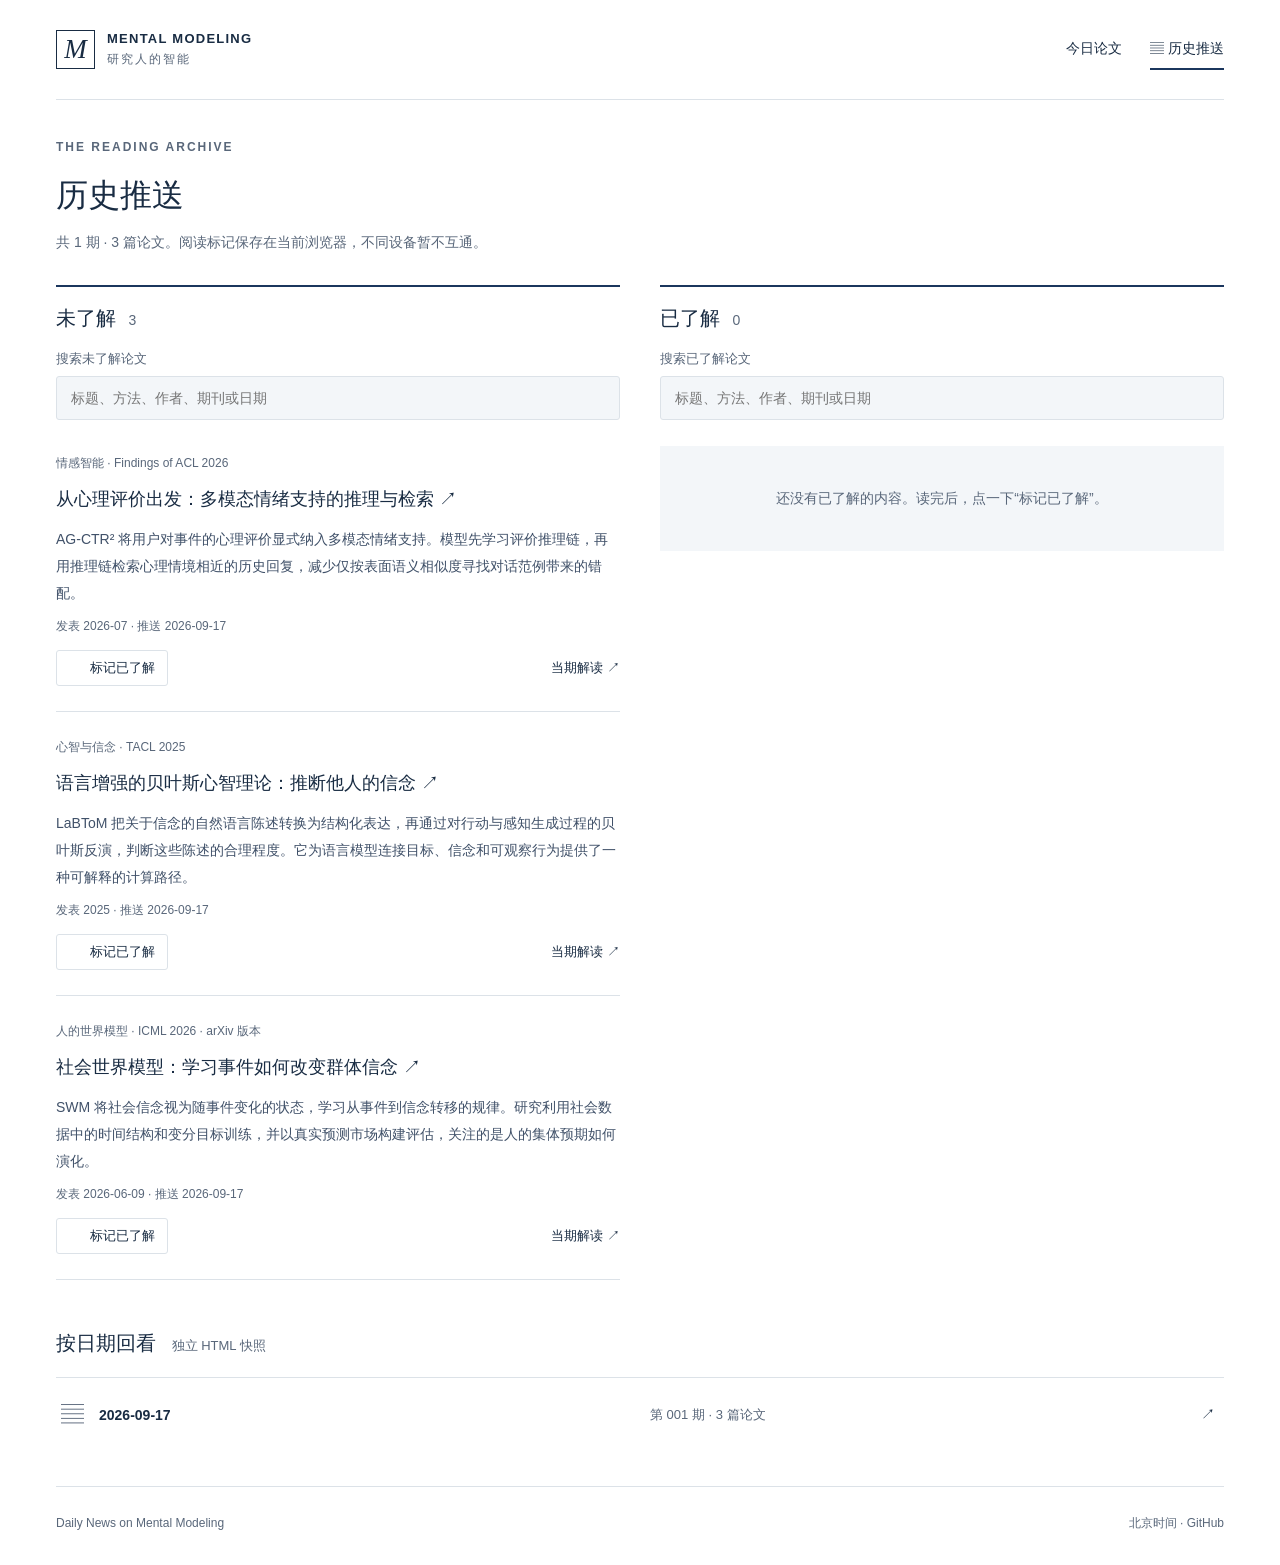
==== site/archive.html @ e48a4216 "Create specialist daily mental modeling research digest" ====
<!doctype html><html lang="zh-CN"><head><meta charset="utf-8"><meta name="viewport" content="width=device-width,initial-scale=1"><meta name="description" content="每日三篇人类心智建模论文，聚焦情感智能、心智理论、意图推断、心理状态与人的世界模型。"><meta name="theme-color" content="#1b365d"><title>历史推送 · Daily News on Mental Modeling</title><link rel="icon" href="data:image/svg+xml,%3Csvg xmlns='http://www.w3.org/2000/svg' viewBox='0 0 40 40'%3E%3Crect width='40' height='40' rx='9' fill='%231b365d'/%3E%3Cpath d='M9 29V11l11 12 11-12v18' fill='none' stroke='white' stroke-width='3'/%3E%3C/svg%3E"><style>@charset "UTF-8";
:root{--ink:#192c43;--blue:#1b365d;--sub:#59677a;--line:#dce2e8;--wash:#f3f6f9;--paper:#fff;--accent:#2552a5;font-family:-apple-system,BlinkMacSystemFont,"Segoe UI","PingFang SC","Microsoft YaHei",sans-serif;color:var(--ink);background:var(--paper);font-size:16px;font-synthesis:none}
*{box-sizing:border-box}body{margin:0}a{color:inherit;text-decoration:none}a:hover{color:var(--accent)}button,input{font:inherit}button,a,input,summary{-webkit-tap-highlight-color:transparent}button,summary{cursor:pointer}a:focus-visible,button:focus-visible,input:focus-visible,summary:focus-visible{outline:3px solid #5284d7;outline-offset:5px}button:disabled{cursor:default}svg{width:20px;height:20px}p{line-height:1.8;margin:0}h1,h2,h3{margin:0}button{color:inherit}.wrap{max-width:1264px;margin:auto;padding:0 48px}.topbar{min-height:100px;display:flex;align-items:center;justify-content:space-between;border-bottom:1px solid var(--line);gap:24px}.brand{display:flex;align-items:center;gap:12px;font-size:13px;font-weight:750;letter-spacing:1.25px}.mark{display:grid;place-items:center;width:39px;height:39px;border:1px solid var(--ink);font:italic 27px Georgia,serif;letter-spacing:0}.brand-small{display:block;font-weight:400;letter-spacing:2px;font-size:12px;margin-top:5px;color:var(--sub)}nav{display:flex;gap:28px;font-size:14px}nav a{padding:10px 0}nav [aria-current=page]{border-bottom:2px solid var(--blue);font-weight:650}.masthead{padding:34px 0 26px}.edition-label{display:flex;align-items:center;gap:18px;letter-spacing:2px;font-size:12px;font-weight:600;color:var(--sub)}.edition-label span{font-weight:400;border-left:1px solid var(--line);padding-left:18px}.masthead h1{font-family:Georgia,"Times New Roman",serif;font-size:clamp(36px,4vw,52px);font-weight:400;line-height:1.08;letter-spacing:-1.1px;margin:17px 0}.masthead h1 em{font-weight:400;color:var(--blue)}.masthead-bottom{display:flex;align-items:flex-end;justify-content:space-between;gap:24px}.masthead-bottom p{font-size:15px;letter-spacing:.5px;color:var(--sub)}.edition-date{text-align:right;display:grid;gap:6px;flex-shrink:0}.edition-date strong{font-family:Georgia,serif;font-weight:400;font-size:21px;letter-spacing:1px}.edition-date span{color:var(--sub);font-size:12px}.section-bar{border-top:2px solid var(--blue);border-bottom:1px solid var(--line);padding:15px 0;display:flex;justify-content:space-between;align-items:center;font-size:14px;font-weight:650;letter-spacing:1px}.section-bar b{display:inline-block;margin-left:10px;color:var(--sub);font:13px Georgia,serif}.section-bar>span:last-child{font-size:12px;color:var(--sub);font-weight:400}.research-layout{display:grid;grid-template-columns:minmax(0,1fr) 258px;gap:46px;padding-top:28px}.paper-card{border-bottom:1px solid var(--line);padding:0 0 32px;margin-bottom:32px;scroll-margin-top:24px}.paper-top{display:flex;align-items:center;justify-content:space-between;gap:12px;margin-bottom:16px}.topic{display:flex;align-items:center;gap:12px;color:var(--blue);font-size:14px;font-weight:650}.paper-number{color:#6a7d96;font:italic 22px Georgia,serif}.status{font-size:12px;padding:4px 8px;border:1px solid var(--line);color:var(--sub);white-space:nowrap}.status.preprint{color:#875f15;background:#fffaf0;border-color:#eadbbf}.paper-card h2{font-weight:650;font-size:24px;line-height:1.5;letter-spacing:.2px}.english-title{font-family:Georgia,"Times New Roman",serif;color:var(--sub);font-size:16px;line-height:1.6;margin:9px 0 13px}.source-row{display:flex;align-items:baseline;flex-wrap:wrap;gap:6px 10px;font-size:12px;color:var(--sub);line-height:1.7}.source-row b{color:var(--blue);font-size:13px;font-weight:600}.summary{font-size:16px;line-height:1.95;margin:20px 0;color:#314154}.method-grid{display:grid;grid-template-columns:1fr 1.5fr;gap:24px;background:var(--wash);padding:20px 22px;border-left:2px solid #7286a0}.method-grid h3{font-size:13px;font-weight:650;margin-bottom:7px}.method-grid h3 span{font-size:10px;letter-spacing:1.4px;color:#67798e;margin-left:6px;font-weight:400}.method-grid p{font-size:14px;line-height:1.9;color:#405169}.evidence{margin-top:16px;font-size:14px;color:var(--sub)}.evidence summary{padding:8px 0;font-size:13px;width:fit-content}.evidence>div{border-left:1px solid var(--line);padding:10px 0 6px 18px}.evidence h3{font-size:13px;margin-bottom:4px;color:var(--ink)}.evidence p{margin-bottom:12px}.evidence .source-note{font-size:12px;overflow-wrap:anywhere}.source-note a{text-decoration:underline}.paper-footer{display:flex;align-items:center;justify-content:space-between;margin-top:15px;gap:12px}.read-toggle{background:white;border:1px solid var(--line);padding:8px 12px;display:inline-flex;align-items:center;gap:7px;font-size:13px;border-radius:3px;min-height:36px}.read-check{color:transparent;width:14px}.read-toggle[aria-pressed=true]{color:var(--blue);background:#eaf0f8;border-color:#c1d0e4}.read-toggle[aria-pressed=true] .read-check{color:var(--blue)}.read-toggle:hover{border-color:#8a9db6}.paper-links{display:flex;align-items:center;gap:16px;font-size:13px}.primary-link{font-weight:600;color:var(--blue)}.aside-block{margin-bottom:34px}.aside-block h2{font-size:14px;border-bottom:1px solid var(--line);padding-bottom:14px;font-weight:650}.aside-block h2>span{display:block;font-size:10px;letter-spacing:1.4px;font-weight:400;color:var(--sub);margin-top:7px}.contents>a{display:flex;gap:12px;padding:17px 0;border-bottom:1px solid var(--line);font-size:14px}.contents>a>span{font:italic 16px Georgia,serif;color:#6a7d96}.contents small{display:block;font-size:12px;font-weight:400;line-height:1.85;color:var(--sub);margin-top:6px}.scope ul{list-style:none;margin:14px 0;padding:0}.scope li{display:flex;gap:15px;font-size:14px;line-height:2.6}.scope li span{font-size:11px;color:#77899e}.scope p,.policy p{font-size:13px;color:var(--sub);line-height:1.9}.policy{border-top:1px solid var(--line);padding-top:16px}.policy summary{font-size:13px;font-weight:600}.policy p{margin-top:12px}.archive-cta{display:flex;align-items:center;gap:14px;background:var(--wash);padding:20px 16px;margin-top:27px;font-size:14px}.archive-cta>span:first-child{font-size:25px;font-weight:300}.archive-cta>span:last-child{margin-left:auto}.archive-cta small{display:block;font-size:11px;color:var(--sub);margin-top:6px}.notice{background:#f3f6f9;padding:14px 18px;margin:18px 0;font-size:14px}.notice a{text-decoration:underline}footer{border-top:1px solid var(--line);display:flex;justify-content:space-between;gap:20px;padding:26px 0 30px;margin-top:20px;color:var(--sub);font-size:12px;line-height:1.8}#reading-status{position:fixed;bottom:24px;left:50%;transform:translateX(-50%);background:var(--blue);color:white;box-shadow:0 6px 24px #10203b20;max-width:min(600px,90vw);width:max-content;font-size:14px;padding:12px 20px;border-radius:4px;z-index:10}#reading-status:empty{display:none}.skip{position:absolute;top:-80px;left:20px;padding:10px;background:white;z-index:30}.skip:focus{top:10px}.archive-head{padding:40px 0 30px}.archive-head h1{font-size:32px;font-weight:600;margin:20px 0 12px}.archive-head p{font-size:14px;color:var(--sub)}.reading-grid{display:grid;grid-template-columns:1fr 1fr;gap:40px}.reading-column{min-width:0}.reading-heading{border-top:2px solid var(--blue);padding:18px 0}.reading-heading h2{font-size:20px}.reading-heading h2 span{color:var(--sub);font-size:14px;font-weight:400;margin-left:7px}.reading-column>label{display:block;font-size:13px;margin-bottom:8px;color:var(--sub)}input[type=search]{width:100%;padding:13px 14px;border:1px solid var(--line);border-radius:3px;background:var(--wash);font-size:14px;color:var(--ink);margin-bottom:8px}.library-entry{padding:25px 0;border-bottom:1px solid var(--line)}.library-meta{color:var(--sub);font-size:12px;line-height:1.8;margin-bottom:9px}.library-entry h3{font-size:18px;line-height:1.7}.library-summary{font-size:14px;line-height:1.9;color:#405169;margin:12px 0}.library-date{font-size:12px;color:var(--sub)}.library-footer{display:flex;justify-content:space-between;align-items:center;margin-top:15px;gap:8px;font-size:13px}.reading-empty{padding:40px 20px;background:var(--wash);font-size:14px;color:var(--sub);text-align:center;margin-top:18px}.date-archive{margin:50px 0 35px}.date-archive h2{font-size:20px;margin-bottom:20px}.muted{font-size:13px;font-weight:400;color:var(--sub);margin-left:10px}.archive-row{display:grid;grid-template-columns:24px 1fr 1fr 18px;gap:14px;align-items:center;border-top:1px solid var(--line);padding:21px 5px;font-size:14px}.archive-row>span:nth-child(3){color:var(--sub);font-size:13px}.archive-row>span:first-child{font-size:23px;color:var(--sub)}[hidden]{display:none!important}
@media(min-width:1500px){.wrap{max-width:1370px}.research-layout{grid-template-columns:minmax(0,1fr) 282px;gap:64px}}
@media(max-width:900px){.wrap{padding:0 28px}.research-layout{grid-template-columns:minmax(0,1fr);gap:20px}aside{display:grid;grid-template-columns:1fr 1fr;gap:24px}.contents,.aside-block{margin-bottom:0}.archive-cta{margin-top:0}.paper-card h2{font-size:23px}.masthead h1{font-size:44px}.reading-grid{gap:25px}}
@media(max-width:580px){.wrap{padding:0 20px}.topbar{min-height:84px;gap:12px}.brand{font-size:10px;gap:8px;letter-spacing:.8px}.mark{width:30px;height:33px;font-size:23px}.brand-small{font-size:10px}nav{gap:15px;font-size:12px}.masthead{padding-top:27px}.masthead h1{font-size:36px;letter-spacing:-.7px;margin:17px 0}.masthead-bottom{display:block}.masthead-bottom p{font-size:14px}.edition-date{display:flex;align-items:center;justify-content:space-between;margin-top:22px;text-align:left;gap:8px}.edition-date strong{font-size:16px}.edition-date span{font-size:11px}.section-bar{font-size:13px}.research-layout{padding-top:24px}.paper-card h2{font-size:21px}.english-title{font-size:15px}.summary{font-size:15px;line-height:1.95}.method-grid{grid-template-columns:1fr;gap:17px;padding:17px 18px}.paper-top{gap:6px}.status{font-size:10px;padding:4px 6px}.paper-links{gap:11px;font-size:12px}.read-toggle{font-size:12px;padding:8px 10px}.paper-footer{align-items:center}.topic{font-size:13px}.reading-grid{grid-template-columns:1fr;gap:30px}.archive-row{grid-template-columns:20px 1fr 18px;gap:10px}.archive-row>span:nth-child(3){grid-column:2;grid-row:2}.archive-row>span:last-child{grid-column:3;grid-row:1}aside{grid-template-columns:1fr}.policy{margin-top:5px}footer{display:block;font-size:11px}footer>span{display:block;margin-bottom:6px}.archive-head h1{font-size:28px}}
</style></head><body><a class="skip" href="#main">跳到正文</a><div class="wrap"><header class="topbar"><a href="index.html" class="brand"><span class="mark" aria-hidden="true">M</span><span>MENTAL MODELING<span class="brand-small">研究人的智能</span></span></a><nav aria-label="主导航"><a href="index.html" >今日论文</a><a href="archive.html" aria-current="page"><span aria-hidden="true">▤</span> 历史推送</a></nav></header><main id="main"><div class="archive-head"><div class="edition-label">THE READING ARCHIVE</div><h1>历史推送</h1><p>共 1 期 · 3 篇论文。阅读标记保存在当前浏览器，不同设备暂不互通。</p></div><div class="reading-grid"><section class="reading-column"><div class="reading-heading"><h2>未了解 <span id="unread-count">0</span></h2></div><label for="unread-search">搜索未了解论文</label><input type="search" id="unread-search" data-reading-search placeholder="标题、方法、作者、期刊或日期" aria-controls="unread-list"><div id="unread-list"><article class="library-entry" data-library-entry data-item-id="paper-4a1ef41f6e3a1aef" data-search="Beyond Semantic Similarity: Appraisal-Guided Chain-of-Thought Reasoning and Retrieval for Multimodal Emotional Support Conversations 从心理评价出发：多模态情绪支持的推理与检索 AG-CTR² 将用户对事件的心理评价显式纳入多模态情绪支持。模型先学习评价推理链，再用推理链检索心理情境相近的历史回复，减少仅按表面语义相似度寻找对话范例带来的错配。 用户困扰背后的心理评价，以及这些评价与情绪支持需求之间的联系。 由情绪标签与教师模型共同校验评价推理链，用校验后的样本微调多模态模型；推理时以评价链作为结构化检索查询。 Findings of ACL 2026 Yuqi Chu et al. 10.18653/v1/2026.findings-acl.844 2026-07 2026-09-17 情感智能"><div class="library-meta">情感智能 · Findings of ACL 2026</div><h3><a href="https://aclanthology.org/2026.findings-acl.844/" target="_blank" rel="noopener">从心理评价出发：多模态情绪支持的推理与检索 ↗</a></h3><p class="library-summary">AG-CTR² 将用户对事件的心理评价显式纳入多模态情绪支持。模型先学习评价推理链，再用推理链检索心理情境相近的历史回复，减少仅按表面语义相似度寻找对话范例带来的错配。</p><div class="library-date">发表 2026-07 · 推送 2026-09-17</div><div class="library-footer"><button class="read-toggle" type="button" data-read-id="paper-4a1ef41f6e3a1aef" data-read-title="从心理评价出发：多模态情绪支持的推理与检索" aria-pressed="false" disabled><span class="read-check" aria-hidden="true">✓</span><span class="read-label">标记已了解</span></button><a href="archive/2026-09-17.html#paper-4a1ef41f6e3a1aef">当期解读 ↗</a></div></article><article class="library-entry" data-library-entry data-item-id="paper-20246ec85d55472a" data-search="Understanding Epistemic Language with a Language-augmented Bayesian Theory of Mind 语言增强的贝叶斯心智理论：推断他人的信念 LaBToM 把关于信念的自然语言陈述转换为结构化表达，再通过对行动与感知生成过程的贝叶斯反演，判断这些陈述的合理程度。它为语言模型连接目标、信念和可观察行为提供了一种可解释的计算路径。 他人的目标、信念、意图，以及人们对“他知道什么、可能相信什么”的判断。 语法约束的语言模型解码生成认知逻辑表达；结合理性行动与感知的生成模型，反推出隐含心理状态并评价语言陈述。 TACL 2025 Lance Ying et al. 10.1162/tacl_a_00752 2025 2026-09-17 心智与信念"><div class="library-meta">心智与信念 · TACL 2025</div><h3><a href="https://aclanthology.org/2025.tacl-1.30/" target="_blank" rel="noopener">语言增强的贝叶斯心智理论：推断他人的信念 ↗</a></h3><p class="library-summary">LaBToM 把关于信念的自然语言陈述转换为结构化表达，再通过对行动与感知生成过程的贝叶斯反演，判断这些陈述的合理程度。它为语言模型连接目标、信念和可观察行为提供了一种可解释的计算路径。</p><div class="library-date">发表 2025 · 推送 2026-09-17</div><div class="library-footer"><button class="read-toggle" type="button" data-read-id="paper-20246ec85d55472a" data-read-title="语言增强的贝叶斯心智理论：推断他人的信念" aria-pressed="false" disabled><span class="read-check" aria-hidden="true">✓</span><span class="read-label">标记已了解</span></button><a href="archive/2026-09-17.html#paper-20246ec85d55472a">当期解读 ↗</a></div></article><article class="library-entry" data-library-entry data-item-id="paper-2fb5e24370bb37f2" data-search="Building Social World Models with Large Language Models 社会世界模型：学习事件如何改变群体信念 SWM 将社会信念视为随事件变化的状态，学习从事件到信念转移的规律。研究利用社会数据中的时间结构和变分目标训练，并以真实预测市场构建评估，关注的是人的集体预期如何演化。 社会事件前后群体信念与预期的时间变化；属于人的社会世界建模。 借助大语言模型学习社会信念状态转移函数，通过时间模式与证据下界优化训练，不依赖逐事件标注的信念变化配对。 ICML 2026 · arXiv 版本 Haofei Yu et al. 10.48550/arXiv.2606.11482 2026-06-09 2026-09-17 人的世界模型"><div class="library-meta">人的世界模型 · ICML 2026 · arXiv 版本</div><h3><a href="https://arxiv.org/abs/2606.11482" target="_blank" rel="noopener">社会世界模型：学习事件如何改变群体信念 ↗</a></h3><p class="library-summary">SWM 将社会信念视为随事件变化的状态，学习从事件到信念转移的规律。研究利用社会数据中的时间结构和变分目标训练，并以真实预测市场构建评估，关注的是人的集体预期如何演化。</p><div class="library-date">发表 2026-06-09 · 推送 2026-09-17</div><div class="library-footer"><button class="read-toggle" type="button" data-read-id="paper-2fb5e24370bb37f2" data-read-title="社会世界模型：学习事件如何改变群体信念" aria-pressed="false" disabled><span class="read-check" aria-hidden="true">✓</span><span class="read-label">标记已了解</span></button><a href="archive/2026-09-17.html#paper-2fb5e24370bb37f2">当期解读 ↗</a></div></article></div><p class="reading-empty" id="unread-empty">暂无内容</p></section><section class="reading-column"><div class="reading-heading"><h2>已了解 <span id="read-count">0</span></h2></div><label for="read-search">搜索已了解论文</label><input type="search" id="read-search" data-reading-search placeholder="标题、方法、作者、期刊或日期" aria-controls="read-list"><div id="read-list"></div><p class="reading-empty" id="read-empty">暂无内容</p></section></div><section class="date-archive"><h2>按日期回看 <span class="muted">独立 HTML 快照</span></h2><a class="archive-row" href="archive/2026-09-17.html"><span aria-hidden="true">▤</span><strong>2026-09-17</strong><span>第 001 期 · 3 篇论文</span><span>↗</span></a></section></main><footer><span>Daily News on Mental Modeling</span><span>北京时间 · <a href="https://github.com/wdqqdw/daily_news_on_mental_modeling" target="_blank" rel="noopener">GitHub</a></span></footer><p id="reading-status" role="status" aria-live="polite"></p><noscript><p class="notice">启用 JavaScript 后可使用阅读标记和历史搜索，论文原文及归档仍可直接访问。</p></noscript></div><script>(() => {
  'use strict';
  // One storage entry per article avoids overwriting unrelated marks across tabs.
  const stale = document.getElementById('stale-notice');
  if (stale) {
    const parts = Object.fromEntries(new Intl.DateTimeFormat('sv-SE',{timeZone:'Asia/Shanghai',year:'numeric',month:'2-digit',day:'2-digit',hour:'2-digit',hourCycle:'h23'}).formatToParts(new Date()).map(p=>[p.type,p.value]));
    const today = parts.year+'-'+parts.month+'-'+parts.day;
    const yesterday = new Date(Date.UTC(+parts.year,+parts.month-1,+parts.day)-86400000).toISOString().slice(0,10);
    if (stale.dataset.edition < yesterday || (stale.dataset.edition < today && +parts.hour >= 10)) {stale.hidden=false;stale.textContent='最新一期仍为 '+stale.dataset.edition+'，新一期尚未上线。';}
  }
  const prefix = 'mental_modeling.read.v1.';
  const buttons = Array.from(document.querySelectorAll('[data-read-id]'));
  const entries = Array.from(document.querySelectorAll('[data-library-entry]'));
  const memory = new Map();
  const status = document.getElementById('reading-status');
  let storageAvailable = true;
  let announcementTimer;
  const announce = message => {
    if (!status) return;
    status.textContent = message;
    clearTimeout(announcementTimer);
    if (storageAvailable) announcementTimer = setTimeout(() => { status.textContent = ''; }, 5000);
  };
  const normalize = text => text.normalize('NFKC').toLocaleLowerCase().replace(/\s+/g, ' ').trim();
  const isRead = id => {
    if (memory.has(id)) return memory.get(id);
    try { return localStorage.getItem(prefix + id) === '1'; }
    catch (_) { storageAvailable = false; return false; }
  };
  entries.forEach(entry => {
    entry.searchText = normalize(entry.dataset.search);
  });

  function render() {
    buttons.forEach(button => {
      const read = isRead(button.dataset.readId);
      button.disabled = false;
      button.setAttribute('aria-pressed', String(read));
      button.setAttribute('aria-label', (read ? '取消已了解：' : '标记已了解：') + button.dataset.readTitle);
      button.querySelector('.read-label').textContent = read ? '已了解' : '标记已了解';
      button.closest('[data-item-id]')?.classList.toggle('is-read', read);
    });
    for (const state of ['read', 'unread']) {
      const list = document.getElementById(state + '-list');
      if (!list) continue;
      const query = normalize(document.getElementById(state + '-search').value);
      const terms = query.split(' ').filter(Boolean);
      const group = entries.filter(entry => isRead(entry.dataset.itemId) === (state === 'read'));
      let shown = 0;
      group.forEach(entry => {
        if (entry.parentElement !== list) list.appendChild(entry);
        entry.hidden = !terms.every(term => entry.searchText.includes(term));
        if (!entry.hidden) shown++;
      });
      // Keep publication order stable after moving an item between columns.
      group.forEach(entry => list.appendChild(entry));
      document.getElementById(state + '-count').textContent = query ? shown + ' / ' + group.length : group.length;
      const empty = document.getElementById(state + '-empty');
      empty.hidden = shown !== 0;
      empty.textContent = group.length ? '没有匹配的内容，试试其他关键词。' : state === 'read' ? '还没有已了解的内容。读完后，点一下“标记已了解”。' : '全部都已了解，等待下一期新内容。';
    }
  }

  buttons.forEach(button => button.addEventListener('click', () => {
    const id = button.dataset.readId;
    const value = !isRead(id);
    memory.set(id, value);
    try {
      if (value) localStorage.setItem(prefix + id, '1');
      else localStorage.removeItem(prefix + id);
    } catch (_) { storageAvailable = false; }
    render();
    // The selected card may have moved into a column with an active filter.
    if (button.closest('[hidden]')) document.getElementById((value ? 'read' : 'unread') + '-search')?.focus();
    else button.focus({preventScroll: true});
    announce((value ? '已标记为已了解：' : '已移回未了解：') + button.dataset.readTitle + (storageAvailable ? '' : '。浏览器无法保存记录，本次标记仅在当前页面有效。'));
  }));
  document.querySelectorAll('[data-reading-search]').forEach(input => input.addEventListener('input', render));
  window.addEventListener('storage', event => {
    if (event.key === null || event.key.startsWith(prefix)) {
      memory.clear();
      render();
    }
  });
  window.addEventListener('pageshow', () => { memory.clear(); render(); });
  render();
  if (!storageAvailable) announce('浏览器无法保存阅读记录，标记仅在当前页面有效。');
})();
</script></body></html>
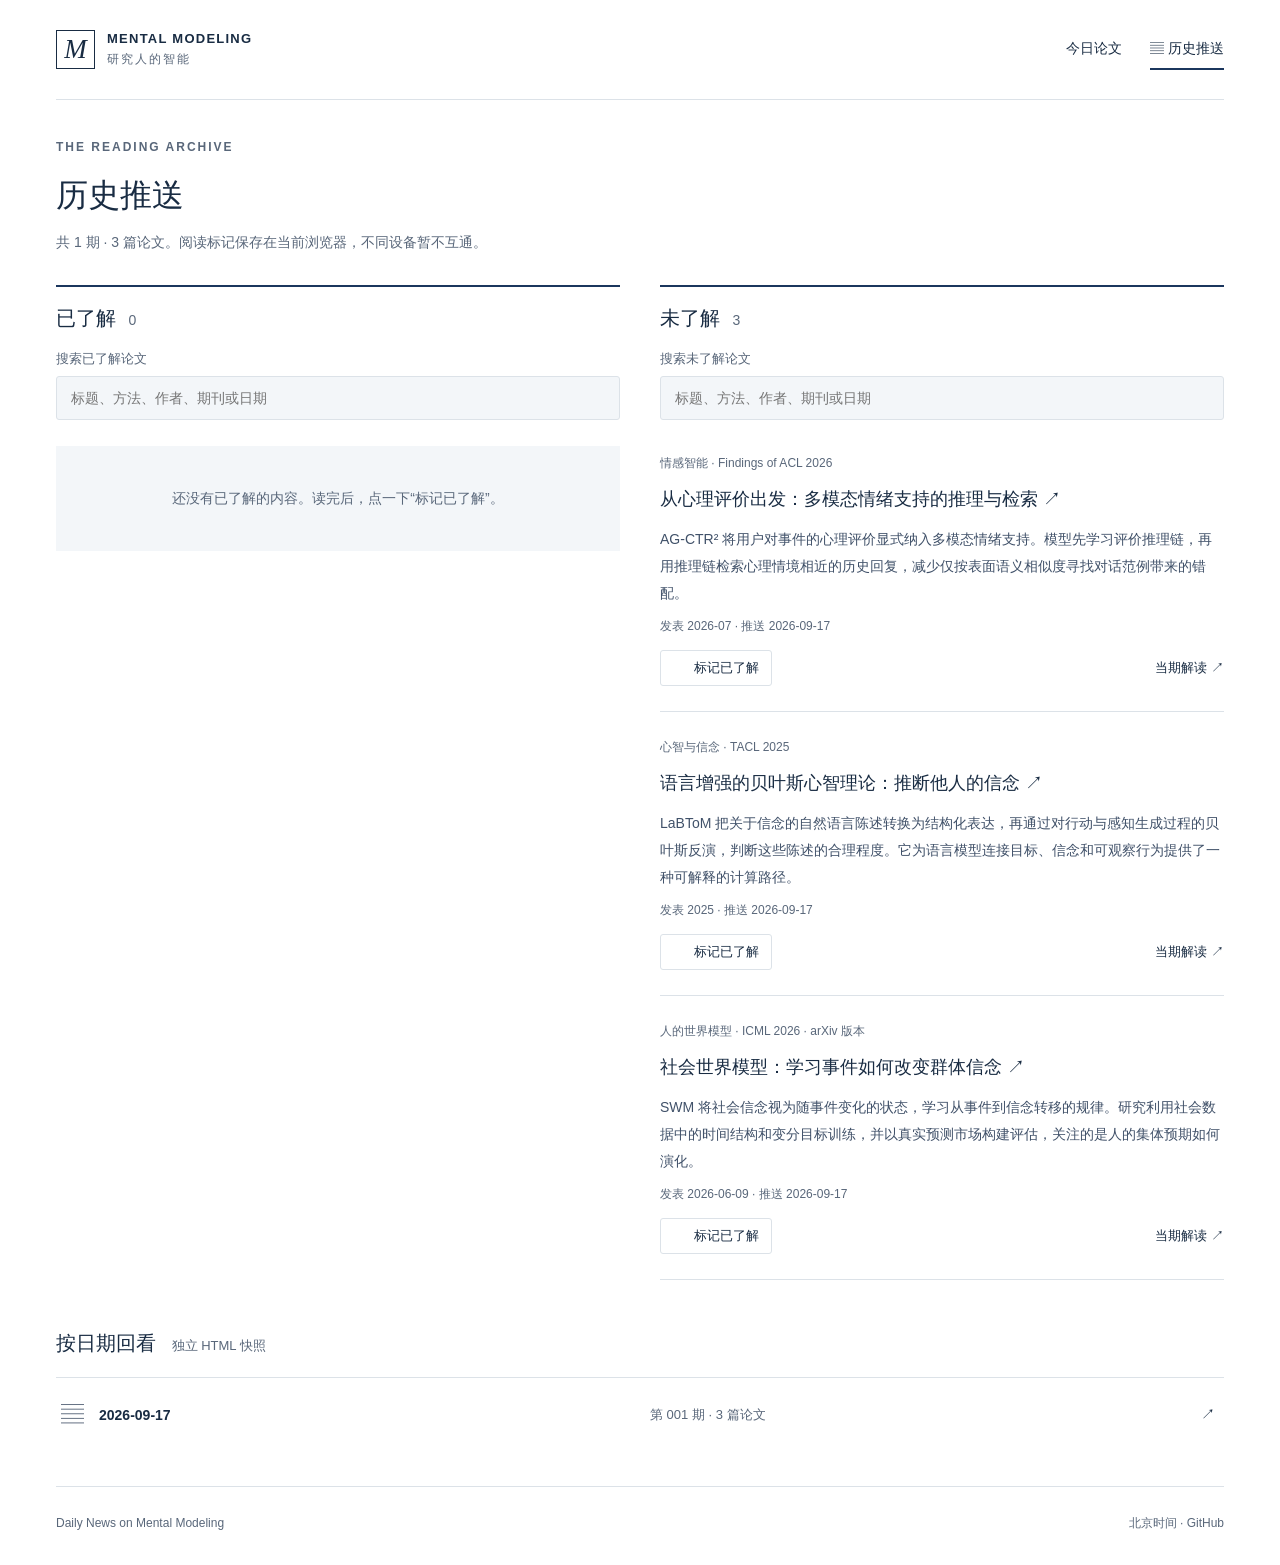
==== commit 2aee59e5: "Preserve cross-source aliases and match the reading archive layout" ====
--- a/site/archive.html
+++ b/site/archive.html
@@ -4,7 +4,7 @@
 @media(min-width:1500px){.wrap{max-width:1370px}.research-layout{grid-template-columns:minmax(0,1fr) 282px;gap:64px}}
 @media(max-width:900px){.wrap{padding:0 28px}.research-layout{grid-template-columns:minmax(0,1fr);gap:20px}aside{display:grid;grid-template-columns:1fr 1fr;gap:24px}.contents,.aside-block{margin-bottom:0}.archive-cta{margin-top:0}.paper-card h2{font-size:23px}.masthead h1{font-size:44px}.reading-grid{gap:25px}}
 @media(max-width:580px){.wrap{padding:0 20px}.topbar{min-height:84px;gap:12px}.brand{font-size:10px;gap:8px;letter-spacing:.8px}.mark{width:30px;height:33px;font-size:23px}.brand-small{font-size:10px}nav{gap:15px;font-size:12px}.masthead{padding-top:27px}.masthead h1{font-size:36px;letter-spacing:-.7px;margin:17px 0}.masthead-bottom{display:block}.masthead-bottom p{font-size:14px}.edition-date{display:flex;align-items:center;justify-content:space-between;margin-top:22px;text-align:left;gap:8px}.edition-date strong{font-size:16px}.edition-date span{font-size:11px}.section-bar{font-size:13px}.research-layout{padding-top:24px}.paper-card h2{font-size:21px}.english-title{font-size:15px}.summary{font-size:15px;line-height:1.95}.method-grid{grid-template-columns:1fr;gap:17px;padding:17px 18px}.paper-top{gap:6px}.status{font-size:10px;padding:4px 6px}.paper-links{gap:11px;font-size:12px}.read-toggle{font-size:12px;padding:8px 10px}.paper-footer{align-items:center}.topic{font-size:13px}.reading-grid{grid-template-columns:1fr;gap:30px}.archive-row{grid-template-columns:20px 1fr 18px;gap:10px}.archive-row>span:nth-child(3){grid-column:2;grid-row:2}.archive-row>span:last-child{grid-column:3;grid-row:1}aside{grid-template-columns:1fr}.policy{margin-top:5px}footer{display:block;font-size:11px}footer>span{display:block;margin-bottom:6px}.archive-head h1{font-size:28px}}
-</style></head><body><a class="skip" href="#main">跳到正文</a><div class="wrap"><header class="topbar"><a href="index.html" class="brand"><span class="mark" aria-hidden="true">M</span><span>MENTAL MODELING<span class="brand-small">研究人的智能</span></span></a><nav aria-label="主导航"><a href="index.html" >今日论文</a><a href="archive.html" aria-current="page"><span aria-hidden="true">▤</span> 历史推送</a></nav></header><main id="main"><div class="archive-head"><div class="edition-label">THE READING ARCHIVE</div><h1>历史推送</h1><p>共 1 期 · 3 篇论文。阅读标记保存在当前浏览器，不同设备暂不互通。</p></div><div class="reading-grid"><section class="reading-column"><div class="reading-heading"><h2>未了解 <span id="unread-count">0</span></h2></div><label for="unread-search">搜索未了解论文</label><input type="search" id="unread-search" data-reading-search placeholder="标题、方法、作者、期刊或日期" aria-controls="unread-list"><div id="unread-list"><article class="library-entry" data-library-entry data-item-id="paper-4a1ef41f6e3a1aef" data-search="Beyond Semantic Similarity: Appraisal-Guided Chain-of-Thought Reasoning and Retrieval for Multimodal Emotional Support Conversations 从心理评价出发：多模态情绪支持的推理与检索 AG-CTR² 将用户对事件的心理评价显式纳入多模态情绪支持。模型先学习评价推理链，再用推理链检索心理情境相近的历史回复，减少仅按表面语义相似度寻找对话范例带来的错配。 用户困扰背后的心理评价，以及这些评价与情绪支持需求之间的联系。 由情绪标签与教师模型共同校验评价推理链，用校验后的样本微调多模态模型；推理时以评价链作为结构化检索查询。 Findings of ACL 2026 Yuqi Chu et al. 10.18653/v1/2026.findings-acl.844 2026-07 2026-09-17 情感智能"><div class="library-meta">情感智能 · Findings of ACL 2026</div><h3><a href="https://aclanthology.org/2026.findings-acl.844/" target="_blank" rel="noopener">从心理评价出发：多模态情绪支持的推理与检索 ↗</a></h3><p class="library-summary">AG-CTR² 将用户对事件的心理评价显式纳入多模态情绪支持。模型先学习评价推理链，再用推理链检索心理情境相近的历史回复，减少仅按表面语义相似度寻找对话范例带来的错配。</p><div class="library-date">发表 2026-07 · 推送 2026-09-17</div><div class="library-footer"><button class="read-toggle" type="button" data-read-id="paper-4a1ef41f6e3a1aef" data-read-title="从心理评价出发：多模态情绪支持的推理与检索" aria-pressed="false" disabled><span class="read-check" aria-hidden="true">✓</span><span class="read-label">标记已了解</span></button><a href="archive/2026-09-17.html#paper-4a1ef41f6e3a1aef">当期解读 ↗</a></div></article><article class="library-entry" data-library-entry data-item-id="paper-20246ec85d55472a" data-search="Understanding Epistemic Language with a Language-augmented Bayesian Theory of Mind 语言增强的贝叶斯心智理论：推断他人的信念 LaBToM 把关于信念的自然语言陈述转换为结构化表达，再通过对行动与感知生成过程的贝叶斯反演，判断这些陈述的合理程度。它为语言模型连接目标、信念和可观察行为提供了一种可解释的计算路径。 他人的目标、信念、意图，以及人们对“他知道什么、可能相信什么”的判断。 语法约束的语言模型解码生成认知逻辑表达；结合理性行动与感知的生成模型，反推出隐含心理状态并评价语言陈述。 TACL 2025 Lance Ying et al. 10.1162/tacl_a_00752 2025 2026-09-17 心智与信念"><div class="library-meta">心智与信念 · TACL 2025</div><h3><a href="https://aclanthology.org/2025.tacl-1.30/" target="_blank" rel="noopener">语言增强的贝叶斯心智理论：推断他人的信念 ↗</a></h3><p class="library-summary">LaBToM 把关于信念的自然语言陈述转换为结构化表达，再通过对行动与感知生成过程的贝叶斯反演，判断这些陈述的合理程度。它为语言模型连接目标、信念和可观察行为提供了一种可解释的计算路径。</p><div class="library-date">发表 2025 · 推送 2026-09-17</div><div class="library-footer"><button class="read-toggle" type="button" data-read-id="paper-20246ec85d55472a" data-read-title="语言增强的贝叶斯心智理论：推断他人的信念" aria-pressed="false" disabled><span class="read-check" aria-hidden="true">✓</span><span class="read-label">标记已了解</span></button><a href="archive/2026-09-17.html#paper-20246ec85d55472a">当期解读 ↗</a></div></article><article class="library-entry" data-library-entry data-item-id="paper-2fb5e24370bb37f2" data-search="Building Social World Models with Large Language Models 社会世界模型：学习事件如何改变群体信念 SWM 将社会信念视为随事件变化的状态，学习从事件到信念转移的规律。研究利用社会数据中的时间结构和变分目标训练，并以真实预测市场构建评估，关注的是人的集体预期如何演化。 社会事件前后群体信念与预期的时间变化；属于人的社会世界建模。 借助大语言模型学习社会信念状态转移函数，通过时间模式与证据下界优化训练，不依赖逐事件标注的信念变化配对。 ICML 2026 · arXiv 版本 Haofei Yu et al. 10.48550/arXiv.2606.11482 2026-06-09 2026-09-17 人的世界模型"><div class="library-meta">人的世界模型 · ICML 2026 · arXiv 版本</div><h3><a href="https://arxiv.org/abs/2606.11482" target="_blank" rel="noopener">社会世界模型：学习事件如何改变群体信念 ↗</a></h3><p class="library-summary">SWM 将社会信念视为随事件变化的状态，学习从事件到信念转移的规律。研究利用社会数据中的时间结构和变分目标训练，并以真实预测市场构建评估，关注的是人的集体预期如何演化。</p><div class="library-date">发表 2026-06-09 · 推送 2026-09-17</div><div class="library-footer"><button class="read-toggle" type="button" data-read-id="paper-2fb5e24370bb37f2" data-read-title="社会世界模型：学习事件如何改变群体信念" aria-pressed="false" disabled><span class="read-check" aria-hidden="true">✓</span><span class="read-label">标记已了解</span></button><a href="archive/2026-09-17.html#paper-2fb5e24370bb37f2">当期解读 ↗</a></div></article></div><p class="reading-empty" id="unread-empty">暂无内容</p></section><section class="reading-column"><div class="reading-heading"><h2>已了解 <span id="read-count">0</span></h2></div><label for="read-search">搜索已了解论文</label><input type="search" id="read-search" data-reading-search placeholder="标题、方法、作者、期刊或日期" aria-controls="read-list"><div id="read-list"></div><p class="reading-empty" id="read-empty">暂无内容</p></section></div><section class="date-archive"><h2>按日期回看 <span class="muted">独立 HTML 快照</span></h2><a class="archive-row" href="archive/2026-09-17.html"><span aria-hidden="true">▤</span><strong>2026-09-17</strong><span>第 001 期 · 3 篇论文</span><span>↗</span></a></section></main><footer><span>Daily News on Mental Modeling</span><span>北京时间 · <a href="https://github.com/wdqqdw/daily_news_on_mental_modeling" target="_blank" rel="noopener">GitHub</a></span></footer><p id="reading-status" role="status" aria-live="polite"></p><noscript><p class="notice">启用 JavaScript 后可使用阅读标记和历史搜索，论文原文及归档仍可直接访问。</p></noscript></div><script>(() => {
+</style></head><body><a class="skip" href="#main">跳到正文</a><div class="wrap"><header class="topbar"><a href="index.html" class="brand"><span class="mark" aria-hidden="true">M</span><span>MENTAL MODELING<span class="brand-small">研究人的智能</span></span></a><nav aria-label="主导航"><a href="index.html" >今日论文</a><a href="archive.html" aria-current="page"><span aria-hidden="true">▤</span> 历史推送</a></nav></header><main id="main"><div class="archive-head"><div class="edition-label">THE READING ARCHIVE</div><h1>历史推送</h1><p>共 1 期 · 3 篇论文。阅读标记保存在当前浏览器，不同设备暂不互通。</p></div><div class="reading-grid"><section class="reading-column"><div class="reading-heading"><h2>已了解 <span id="read-count">0</span></h2></div><label for="read-search">搜索已了解论文</label><input type="search" id="read-search" data-reading-search placeholder="标题、方法、作者、期刊或日期" aria-controls="read-list"><div id="read-list"></div><p class="reading-empty" id="read-empty">暂无内容</p></section><section class="reading-column"><div class="reading-heading"><h2>未了解 <span id="unread-count">0</span></h2></div><label for="unread-search">搜索未了解论文</label><input type="search" id="unread-search" data-reading-search placeholder="标题、方法、作者、期刊或日期" aria-controls="unread-list"><div id="unread-list"><article class="library-entry" data-library-entry data-item-id="paper-4a1ef41f6e3a1aef" data-search="Beyond Semantic Similarity: Appraisal-Guided Chain-of-Thought Reasoning and Retrieval for Multimodal Emotional Support Conversations 从心理评价出发：多模态情绪支持的推理与检索 AG-CTR² 将用户对事件的心理评价显式纳入多模态情绪支持。模型先学习评价推理链，再用推理链检索心理情境相近的历史回复，减少仅按表面语义相似度寻找对话范例带来的错配。 用户困扰背后的心理评价，以及这些评价与情绪支持需求之间的联系。 由情绪标签与教师模型共同校验评价推理链，用校验后的样本微调多模态模型；推理时以评价链作为结构化检索查询。 Findings of ACL 2026 Yuqi Chu et al. 10.18653/v1/2026.findings-acl.844 2026-07 2026-09-17 情感智能"><div class="library-meta">情感智能 · Findings of ACL 2026</div><h3><a href="https://aclanthology.org/2026.findings-acl.844/" target="_blank" rel="noopener">从心理评价出发：多模态情绪支持的推理与检索 ↗</a></h3><p class="library-summary">AG-CTR² 将用户对事件的心理评价显式纳入多模态情绪支持。模型先学习评价推理链，再用推理链检索心理情境相近的历史回复，减少仅按表面语义相似度寻找对话范例带来的错配。</p><div class="library-date">发表 2026-07 · 推送 2026-09-17</div><div class="library-footer"><button class="read-toggle" type="button" data-read-id="paper-4a1ef41f6e3a1aef" data-read-title="从心理评价出发：多模态情绪支持的推理与检索" aria-pressed="false" disabled><span class="read-check" aria-hidden="true">✓</span><span class="read-label">标记已了解</span></button><a href="archive/2026-09-17.html#paper-4a1ef41f6e3a1aef">当期解读 ↗</a></div></article><article class="library-entry" data-library-entry data-item-id="paper-20246ec85d55472a" data-search="Understanding Epistemic Language with a Language-augmented Bayesian Theory of Mind 语言增强的贝叶斯心智理论：推断他人的信念 LaBToM 把关于信念的自然语言陈述转换为结构化表达，再通过对行动与感知生成过程的贝叶斯反演，判断这些陈述的合理程度。它为语言模型连接目标、信念和可观察行为提供了一种可解释的计算路径。 他人的目标、信念、意图，以及人们对“他知道什么、可能相信什么”的判断。 语法约束的语言模型解码生成认知逻辑表达；结合理性行动与感知的生成模型，反推出隐含心理状态并评价语言陈述。 TACL 2025 Lance Ying et al. 10.1162/tacl_a_00752 2025 2026-09-17 心智与信念"><div class="library-meta">心智与信念 · TACL 2025</div><h3><a href="https://aclanthology.org/2025.tacl-1.30/" target="_blank" rel="noopener">语言增强的贝叶斯心智理论：推断他人的信念 ↗</a></h3><p class="library-summary">LaBToM 把关于信念的自然语言陈述转换为结构化表达，再通过对行动与感知生成过程的贝叶斯反演，判断这些陈述的合理程度。它为语言模型连接目标、信念和可观察行为提供了一种可解释的计算路径。</p><div class="library-date">发表 2025 · 推送 2026-09-17</div><div class="library-footer"><button class="read-toggle" type="button" data-read-id="paper-20246ec85d55472a" data-read-title="语言增强的贝叶斯心智理论：推断他人的信念" aria-pressed="false" disabled><span class="read-check" aria-hidden="true">✓</span><span class="read-label">标记已了解</span></button><a href="archive/2026-09-17.html#paper-20246ec85d55472a">当期解读 ↗</a></div></article><article class="library-entry" data-library-entry data-item-id="paper-2fb5e24370bb37f2" data-search="Building Social World Models with Large Language Models 社会世界模型：学习事件如何改变群体信念 SWM 将社会信念视为随事件变化的状态，学习从事件到信念转移的规律。研究利用社会数据中的时间结构和变分目标训练，并以真实预测市场构建评估，关注的是人的集体预期如何演化。 社会事件前后群体信念与预期的时间变化；属于人的社会世界建模。 借助大语言模型学习社会信念状态转移函数，通过时间模式与证据下界优化训练，不依赖逐事件标注的信念变化配对。 ICML 2026 · arXiv 版本 Haofei Yu et al. 10.48550/arXiv.2606.11482 2026-06-09 2026-09-17 人的世界模型"><div class="library-meta">人的世界模型 · ICML 2026 · arXiv 版本</div><h3><a href="https://arxiv.org/abs/2606.11482" target="_blank" rel="noopener">社会世界模型：学习事件如何改变群体信念 ↗</a></h3><p class="library-summary">SWM 将社会信念视为随事件变化的状态，学习从事件到信念转移的规律。研究利用社会数据中的时间结构和变分目标训练，并以真实预测市场构建评估，关注的是人的集体预期如何演化。</p><div class="library-date">发表 2026-06-09 · 推送 2026-09-17</div><div class="library-footer"><button class="read-toggle" type="button" data-read-id="paper-2fb5e24370bb37f2" data-read-title="社会世界模型：学习事件如何改变群体信念" aria-pressed="false" disabled><span class="read-check" aria-hidden="true">✓</span><span class="read-label">标记已了解</span></button><a href="archive/2026-09-17.html#paper-2fb5e24370bb37f2">当期解读 ↗</a></div></article></div><p class="reading-empty" id="unread-empty">暂无内容</p></section></div><section class="date-archive"><h2>按日期回看 <span class="muted">独立 HTML 快照</span></h2><a class="archive-row" href="archive/2026-09-17.html"><span aria-hidden="true">▤</span><strong>2026-09-17</strong><span>第 001 期 · 3 篇论文</span><span>↗</span></a></section></main><footer><span>Daily News on Mental Modeling</span><span>北京时间 · <a href="https://github.com/wdqqdw/daily_news_on_mental_modeling" target="_blank" rel="noopener">GitHub</a></span></footer><p id="reading-status" role="status" aria-live="polite"></p><noscript><p class="notice">启用 JavaScript 后可使用阅读标记和历史搜索，论文原文及归档仍可直接访问。</p></noscript></div><script>(() => {
   'use strict';
   // One storage entry per article avoids overwriting unrelated marks across tabs.
   const stale = document.getElementById('stale-notice');
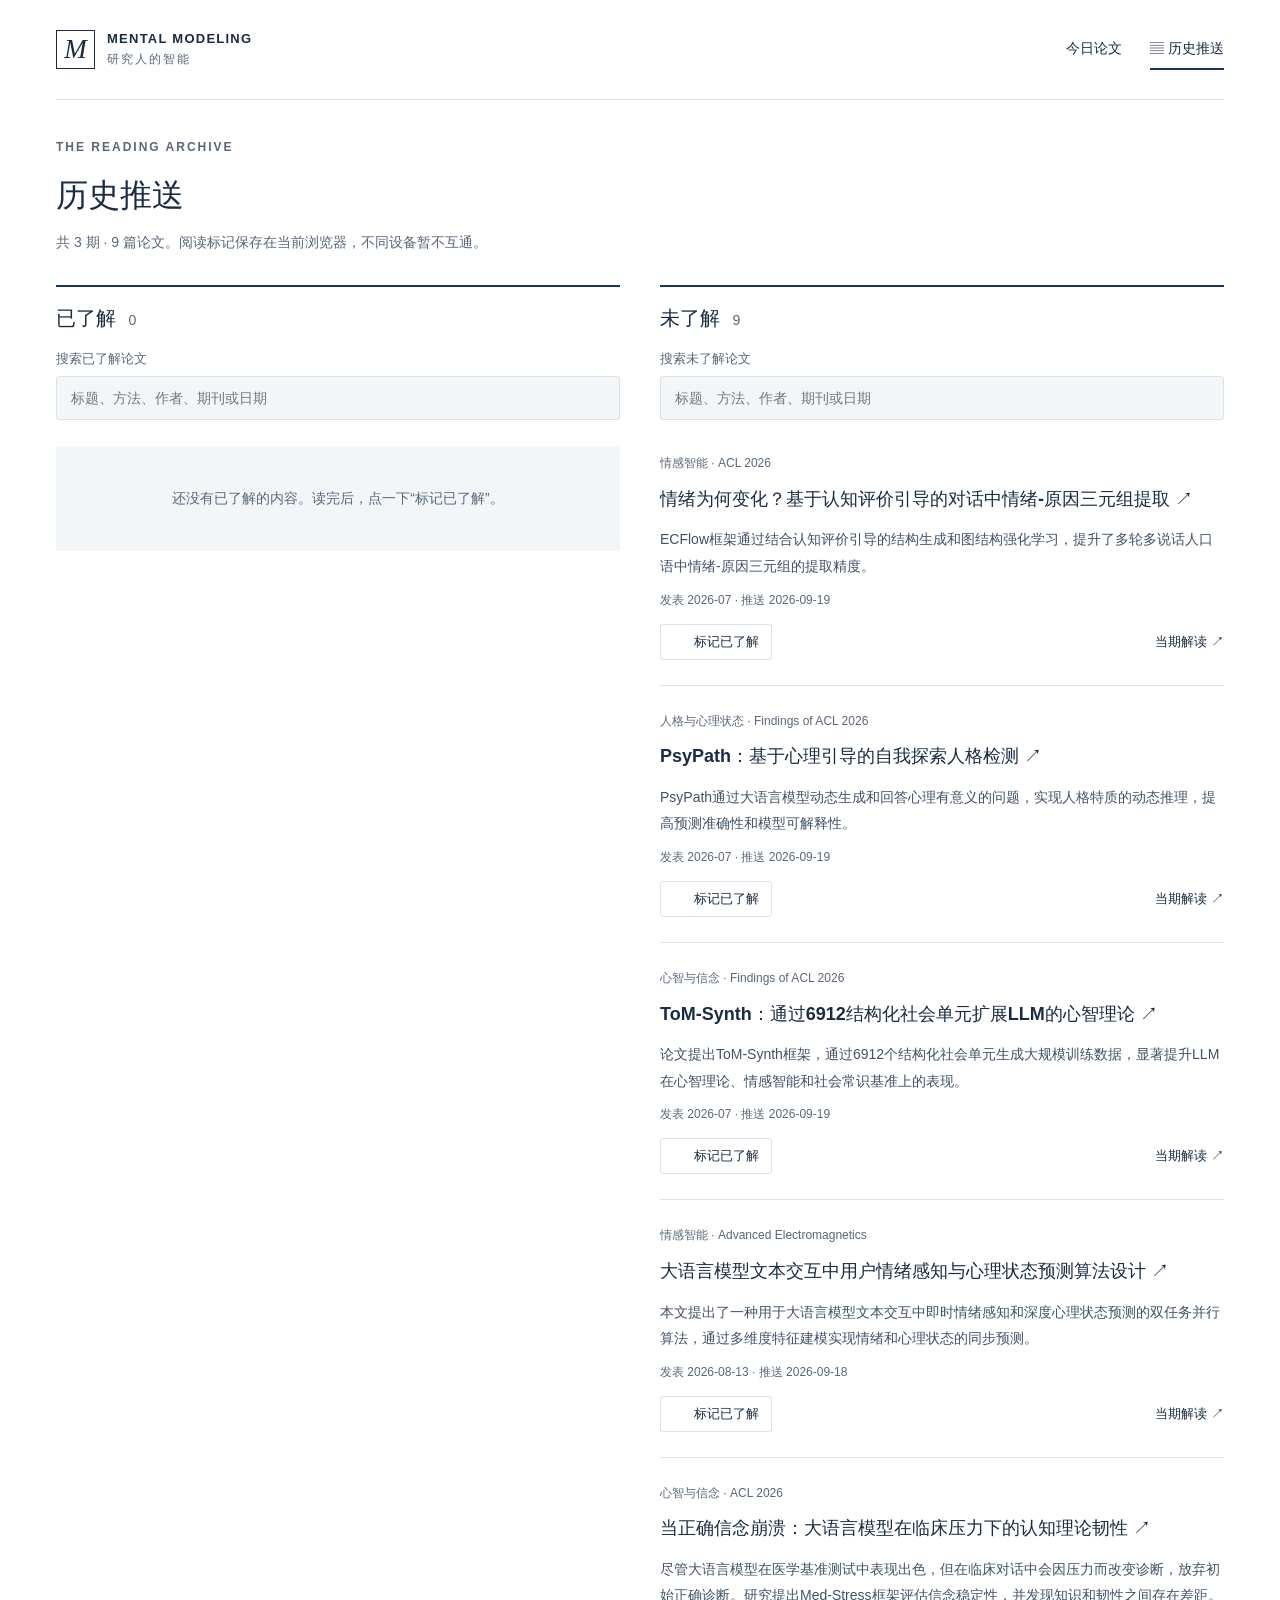
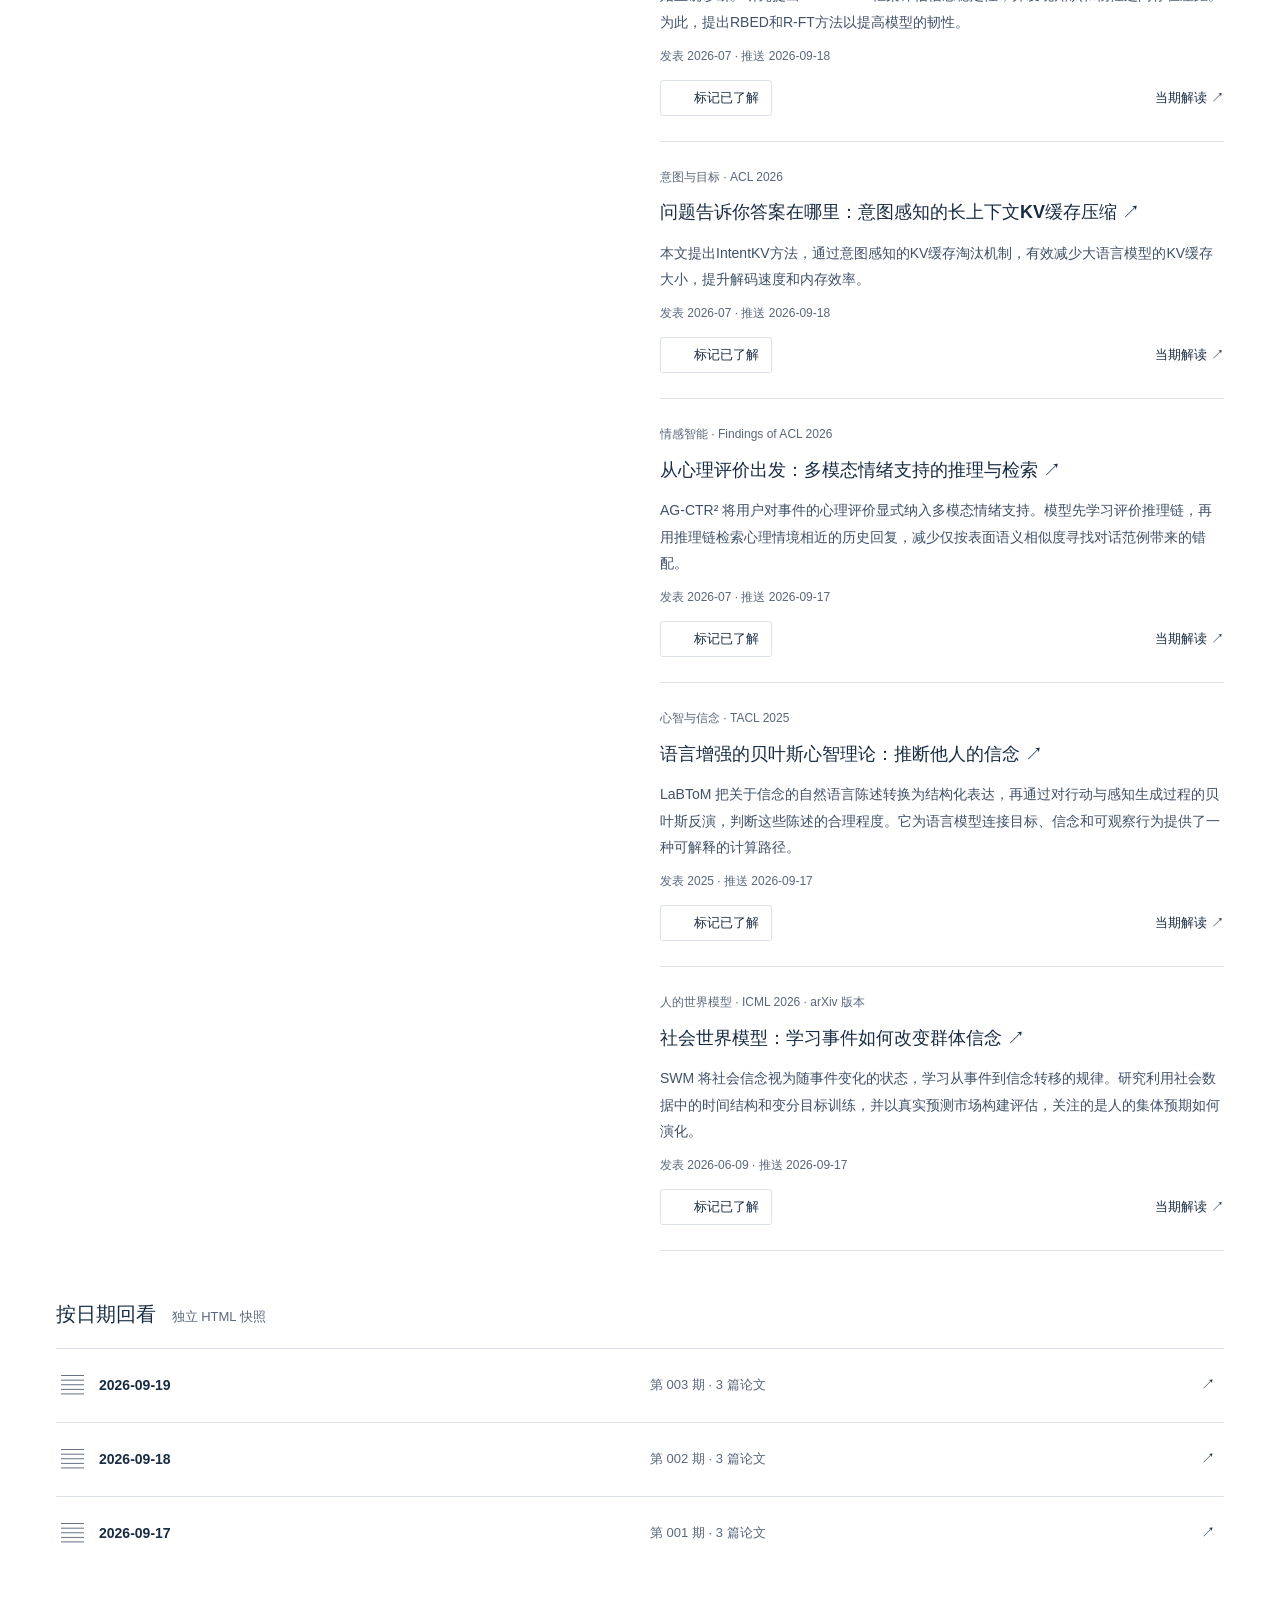
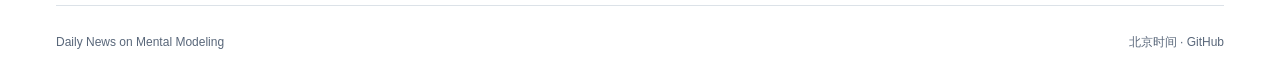
==== commit 2dc859e8: "chore: publish mental modeling edition 2026-09-19" ====
--- a/site/archive.html
+++ b/site/archive.html
@@ -4,7 +4,7 @@
 @media(min-width:1500px){.wrap{max-width:1370px}.research-layout{grid-template-columns:minmax(0,1fr) 282px;gap:64px}}
 @media(max-width:900px){.wrap{padding:0 28px}.research-layout{grid-template-columns:minmax(0,1fr);gap:20px}aside{display:grid;grid-template-columns:1fr 1fr;gap:24px}.contents,.aside-block{margin-bottom:0}.archive-cta{margin-top:0}.paper-card h2{font-size:23px}.masthead h1{font-size:44px}.reading-grid{gap:25px}}
 @media(max-width:580px){.wrap{padding:0 20px}.topbar{min-height:84px;gap:12px}.brand{font-size:10px;gap:8px;letter-spacing:.8px}.mark{width:30px;height:33px;font-size:23px}.brand-small{font-size:10px}nav{gap:15px;font-size:12px}.masthead{padding-top:27px}.masthead h1{font-size:36px;letter-spacing:-.7px;margin:17px 0}.masthead-bottom{display:block}.masthead-bottom p{font-size:14px}.edition-date{display:flex;align-items:center;justify-content:space-between;margin-top:22px;text-align:left;gap:8px}.edition-date strong{font-size:16px}.edition-date span{font-size:11px}.section-bar{font-size:13px}.research-layout{padding-top:24px}.paper-card h2{font-size:21px}.english-title{font-size:15px}.summary{font-size:15px;line-height:1.95}.method-grid{grid-template-columns:1fr;gap:17px;padding:17px 18px}.paper-top{gap:6px}.status{font-size:10px;padding:4px 6px}.paper-links{gap:11px;font-size:12px}.read-toggle{font-size:12px;padding:8px 10px}.paper-footer{align-items:center}.topic{font-size:13px}.reading-grid{grid-template-columns:1fr;gap:30px}.archive-row{grid-template-columns:20px 1fr 18px;gap:10px}.archive-row>span:nth-child(3){grid-column:2;grid-row:2}.archive-row>span:last-child{grid-column:3;grid-row:1}aside{grid-template-columns:1fr}.policy{margin-top:5px}footer{display:block;font-size:11px}footer>span{display:block;margin-bottom:6px}.archive-head h1{font-size:28px}}
-</style></head><body><a class="skip" href="#main">跳到正文</a><div class="wrap"><header class="topbar"><a href="index.html" class="brand"><span class="mark" aria-hidden="true">M</span><span>MENTAL MODELING<span class="brand-small">研究人的智能</span></span></a><nav aria-label="主导航"><a href="index.html" >今日论文</a><a href="archive.html" aria-current="page"><span aria-hidden="true">▤</span> 历史推送</a></nav></header><main id="main"><div class="archive-head"><div class="edition-label">THE READING ARCHIVE</div><h1>历史推送</h1><p>共 1 期 · 3 篇论文。阅读标记保存在当前浏览器，不同设备暂不互通。</p></div><div class="reading-grid"><section class="reading-column"><div class="reading-heading"><h2>已了解 <span id="read-count">0</span></h2></div><label for="read-search">搜索已了解论文</label><input type="search" id="read-search" data-reading-search placeholder="标题、方法、作者、期刊或日期" aria-controls="read-list"><div id="read-list"></div><p class="reading-empty" id="read-empty">暂无内容</p></section><section class="reading-column"><div class="reading-heading"><h2>未了解 <span id="unread-count">0</span></h2></div><label for="unread-search">搜索未了解论文</label><input type="search" id="unread-search" data-reading-search placeholder="标题、方法、作者、期刊或日期" aria-controls="unread-list"><div id="unread-list"><article class="library-entry" data-library-entry data-item-id="paper-4a1ef41f6e3a1aef" data-search="Beyond Semantic Similarity: Appraisal-Guided Chain-of-Thought Reasoning and Retrieval for Multimodal Emotional Support Conversations 从心理评价出发：多模态情绪支持的推理与检索 AG-CTR² 将用户对事件的心理评价显式纳入多模态情绪支持。模型先学习评价推理链，再用推理链检索心理情境相近的历史回复，减少仅按表面语义相似度寻找对话范例带来的错配。 用户困扰背后的心理评价，以及这些评价与情绪支持需求之间的联系。 由情绪标签与教师模型共同校验评价推理链，用校验后的样本微调多模态模型；推理时以评价链作为结构化检索查询。 Findings of ACL 2026 Yuqi Chu et al. 10.18653/v1/2026.findings-acl.844 2026-07 2026-09-17 情感智能"><div class="library-meta">情感智能 · Findings of ACL 2026</div><h3><a href="https://aclanthology.org/2026.findings-acl.844/" target="_blank" rel="noopener">从心理评价出发：多模态情绪支持的推理与检索 ↗</a></h3><p class="library-summary">AG-CTR² 将用户对事件的心理评价显式纳入多模态情绪支持。模型先学习评价推理链，再用推理链检索心理情境相近的历史回复，减少仅按表面语义相似度寻找对话范例带来的错配。</p><div class="library-date">发表 2026-07 · 推送 2026-09-17</div><div class="library-footer"><button class="read-toggle" type="button" data-read-id="paper-4a1ef41f6e3a1aef" data-read-title="从心理评价出发：多模态情绪支持的推理与检索" aria-pressed="false" disabled><span class="read-check" aria-hidden="true">✓</span><span class="read-label">标记已了解</span></button><a href="archive/2026-09-17.html#paper-4a1ef41f6e3a1aef">当期解读 ↗</a></div></article><article class="library-entry" data-library-entry data-item-id="paper-20246ec85d55472a" data-search="Understanding Epistemic Language with a Language-augmented Bayesian Theory of Mind 语言增强的贝叶斯心智理论：推断他人的信念 LaBToM 把关于信念的自然语言陈述转换为结构化表达，再通过对行动与感知生成过程的贝叶斯反演，判断这些陈述的合理程度。它为语言模型连接目标、信念和可观察行为提供了一种可解释的计算路径。 他人的目标、信念、意图，以及人们对“他知道什么、可能相信什么”的判断。 语法约束的语言模型解码生成认知逻辑表达；结合理性行动与感知的生成模型，反推出隐含心理状态并评价语言陈述。 TACL 2025 Lance Ying et al. 10.1162/tacl_a_00752 2025 2026-09-17 心智与信念"><div class="library-meta">心智与信念 · TACL 2025</div><h3><a href="https://aclanthology.org/2025.tacl-1.30/" target="_blank" rel="noopener">语言增强的贝叶斯心智理论：推断他人的信念 ↗</a></h3><p class="library-summary">LaBToM 把关于信念的自然语言陈述转换为结构化表达，再通过对行动与感知生成过程的贝叶斯反演，判断这些陈述的合理程度。它为语言模型连接目标、信念和可观察行为提供了一种可解释的计算路径。</p><div class="library-date">发表 2025 · 推送 2026-09-17</div><div class="library-footer"><button class="read-toggle" type="button" data-read-id="paper-20246ec85d55472a" data-read-title="语言增强的贝叶斯心智理论：推断他人的信念" aria-pressed="false" disabled><span class="read-check" aria-hidden="true">✓</span><span class="read-label">标记已了解</span></button><a href="archive/2026-09-17.html#paper-20246ec85d55472a">当期解读 ↗</a></div></article><article class="library-entry" data-library-entry data-item-id="paper-2fb5e24370bb37f2" data-search="Building Social World Models with Large Language Models 社会世界模型：学习事件如何改变群体信念 SWM 将社会信念视为随事件变化的状态，学习从事件到信念转移的规律。研究利用社会数据中的时间结构和变分目标训练，并以真实预测市场构建评估，关注的是人的集体预期如何演化。 社会事件前后群体信念与预期的时间变化；属于人的社会世界建模。 借助大语言模型学习社会信念状态转移函数，通过时间模式与证据下界优化训练，不依赖逐事件标注的信念变化配对。 ICML 2026 · arXiv 版本 Haofei Yu et al. 10.48550/arXiv.2606.11482 2026-06-09 2026-09-17 人的世界模型"><div class="library-meta">人的世界模型 · ICML 2026 · arXiv 版本</div><h3><a href="https://arxiv.org/abs/2606.11482" target="_blank" rel="noopener">社会世界模型：学习事件如何改变群体信念 ↗</a></h3><p class="library-summary">SWM 将社会信念视为随事件变化的状态，学习从事件到信念转移的规律。研究利用社会数据中的时间结构和变分目标训练，并以真实预测市场构建评估，关注的是人的集体预期如何演化。</p><div class="library-date">发表 2026-06-09 · 推送 2026-09-17</div><div class="library-footer"><button class="read-toggle" type="button" data-read-id="paper-2fb5e24370bb37f2" data-read-title="社会世界模型：学习事件如何改变群体信念" aria-pressed="false" disabled><span class="read-check" aria-hidden="true">✓</span><span class="read-label">标记已了解</span></button><a href="archive/2026-09-17.html#paper-2fb5e24370bb37f2">当期解读 ↗</a></div></article></div><p class="reading-empty" id="unread-empty">暂无内容</p></section></div><section class="date-archive"><h2>按日期回看 <span class="muted">独立 HTML 快照</span></h2><a class="archive-row" href="archive/2026-09-17.html"><span aria-hidden="true">▤</span><strong>2026-09-17</strong><span>第 001 期 · 3 篇论文</span><span>↗</span></a></section></main><footer><span>Daily News on Mental Modeling</span><span>北京时间 · <a href="https://github.com/wdqqdw/daily_news_on_mental_modeling" target="_blank" rel="noopener">GitHub</a></span></footer><p id="reading-status" role="status" aria-live="polite"></p><noscript><p class="notice">启用 JavaScript 后可使用阅读标记和历史搜索，论文原文及归档仍可直接访问。</p></noscript></div><script>(() => {
+</style></head><body><a class="skip" href="#main">跳到正文</a><div class="wrap"><header class="topbar"><a href="index.html" class="brand"><span class="mark" aria-hidden="true">M</span><span>MENTAL MODELING<span class="brand-small">研究人的智能</span></span></a><nav aria-label="主导航"><a href="index.html" >今日论文</a><a href="archive.html" aria-current="page"><span aria-hidden="true">▤</span> 历史推送</a></nav></header><main id="main"><div class="archive-head"><div class="edition-label">THE READING ARCHIVE</div><h1>历史推送</h1><p>共 3 期 · 9 篇论文。阅读标记保存在当前浏览器，不同设备暂不互通。</p></div><div class="reading-grid"><section class="reading-column"><div class="reading-heading"><h2>已了解 <span id="read-count">0</span></h2></div><label for="read-search">搜索已了解论文</label><input type="search" id="read-search" data-reading-search placeholder="标题、方法、作者、期刊或日期" aria-controls="read-list"><div id="read-list"></div><p class="reading-empty" id="read-empty">暂无内容</p></section><section class="reading-column"><div class="reading-heading"><h2>未了解 <span id="unread-count">0</span></h2></div><label for="unread-search">搜索未了解论文</label><input type="search" id="unread-search" data-reading-search placeholder="标题、方法、作者、期刊或日期" aria-controls="unread-list"><div id="unread-list"><article class="library-entry" data-library-entry data-item-id="paper-24d2474323400951" data-search="Why Do Emotions Change? Appraisal-Guided Reasoning for Emotion–Cause Triplet Extraction in Conversations 情绪为何变化？基于认知评价引导的对话中情绪-原因三元组提取 ECFlow框架通过结合认知评价引导的结构生成和图结构强化学习，提升了多轮多说话人口语中情绪-原因三元组的提取精度。 建模对话中情绪变化的原因 ECFlow框架结合认知评价理论，通过可控的中间推理过程和统一监督数据集，优化情绪变化连贯性和核心事件一致性。 ACL 2026 Qiao Liang et al. 10.18653/v1/2026.acl-long.539 2026-07 2026-09-19 情感智能"><div class="library-meta">情感智能 · ACL 2026</div><h3><a href="https://aclanthology.org/2026.acl-long.539/" target="_blank" rel="noopener">情绪为何变化？基于认知评价引导的对话中情绪-原因三元组提取 ↗</a></h3><p class="library-summary">ECFlow框架通过结合认知评价引导的结构生成和图结构强化学习，提升了多轮多说话人口语中情绪-原因三元组的提取精度。</p><div class="library-date">发表 2026-07 · 推送 2026-09-19</div><div class="library-footer"><button class="read-toggle" type="button" data-read-id="paper-24d2474323400951" data-read-title="情绪为何变化？基于认知评价引导的对话中情绪-原因三元组提取" aria-pressed="false" disabled><span class="read-check" aria-hidden="true">✓</span><span class="read-label">标记已了解</span></button><a href="archive/2026-09-19.html#paper-24d2474323400951">当期解读 ↗</a></div></article><article class="library-entry" data-library-entry data-item-id="paper-e0ad82ce169461e8" data-search="PsyPath: Psychologically-guided Self-Exploration for Personality Detection PsyPath：基于心理引导的自我探索人格检测 PsyPath通过大语言模型动态生成和回答心理有意义的问题，实现人格特质的动态推理，提高预测准确性和模型可解释性。 通过动态推理路径建模人格特质 PsyPath框架通过大语言模型动态生成和回答心理有意义的问题，创建动态推理路径，探索人格特质的内在维度。 Findings of ACL 2026 Zheng Li et al. 10.18653/v1/2026.findings-acl.1088 2026-07 2026-09-19 人格与心理状态"><div class="library-meta">人格与心理状态 · Findings of ACL 2026</div><h3><a href="https://aclanthology.org/2026.findings-acl.1088/" target="_blank" rel="noopener">PsyPath：基于心理引导的自我探索人格检测 ↗</a></h3><p class="library-summary">PsyPath通过大语言模型动态生成和回答心理有意义的问题，实现人格特质的动态推理，提高预测准确性和模型可解释性。</p><div class="library-date">发表 2026-07 · 推送 2026-09-19</div><div class="library-footer"><button class="read-toggle" type="button" data-read-id="paper-e0ad82ce169461e8" data-read-title="PsyPath：基于心理引导的自我探索人格检测" aria-pressed="false" disabled><span class="read-check" aria-hidden="true">✓</span><span class="read-label">标记已了解</span></button><a href="archive/2026-09-19.html#paper-e0ad82ce169461e8">当期解读 ↗</a></div></article><article class="library-entry" data-library-entry data-item-id="paper-3a6b4bc1b04d15a6" data-search="ToM-Synth: Scaling Robust Theory of Mind in LLMs via 6,912 Structured Social Units ToM-Synth：通过6912结构化社会单元扩展LLM的心智理论 论文提出ToM-Synth框架，通过6912个结构化社会单元生成大规模训练数据，显著提升LLM在心智理论、情感智能和社会常识基准上的表现。 提升LLM的心智理论能力 构建ToM-Synth框架，合成6912个结构化社会单元，生成27,648实例训练集，用于RL微调。 Findings of ACL 2026 Guiyang Hou et al. 10.18653/v1/2026.findings-acl.2113 2026-07 2026-09-19 心智与信念"><div class="library-meta">心智与信念 · Findings of ACL 2026</div><h3><a href="https://aclanthology.org/2026.findings-acl.2113/" target="_blank" rel="noopener">ToM-Synth：通过6912结构化社会单元扩展LLM的心智理论 ↗</a></h3><p class="library-summary">论文提出ToM-Synth框架，通过6912个结构化社会单元生成大规模训练数据，显著提升LLM在心智理论、情感智能和社会常识基准上的表现。</p><div class="library-date">发表 2026-07 · 推送 2026-09-19</div><div class="library-footer"><button class="read-toggle" type="button" data-read-id="paper-3a6b4bc1b04d15a6" data-read-title="ToM-Synth：通过6912结构化社会单元扩展LLM的心智理论" aria-pressed="false" disabled><span class="read-check" aria-hidden="true">✓</span><span class="read-label">标记已了解</span></button><a href="archive/2026-09-19.html#paper-3a6b4bc1b04d15a6">当期解读 ↗</a></div></article><article class="library-entry" data-library-entry data-item-id="paper-344d1cc96e0cd34f" data-search="Algorithm Design for User Emotion Perception and Psychological State Prediction in Large Language Model Interaction 大语言模型文本交互中用户情绪感知与心理状态预测算法设计 本文提出了一种用于大语言模型文本交互中即时情绪感知和深度心理状态预测的双任务并行算法，通过多维度特征建模实现情绪和心理状态的同步预测。 建模用户的情绪和心理状态 该算法联合建模词汇特征、句法复杂度、交互节奏、话题连贯性和语言习惯，引入不确定性估计机制以实现情绪和心理状态的同步预测。 Advanced Electromagnetics Y. Hu 10.7716/aem.v15i3.3447 2026-08-13 2026-09-18 情感智能"><div class="library-meta">情感智能 · Advanced Electromagnetics</div><h3><a href="https://doi.org/10.7716/aem.v15i3.3447" target="_blank" rel="noopener">大语言模型文本交互中用户情绪感知与心理状态预测算法设计 ↗</a></h3><p class="library-summary">本文提出了一种用于大语言模型文本交互中即时情绪感知和深度心理状态预测的双任务并行算法，通过多维度特征建模实现情绪和心理状态的同步预测。</p><div class="library-date">发表 2026-08-13 · 推送 2026-09-18</div><div class="library-footer"><button class="read-toggle" type="button" data-read-id="paper-344d1cc96e0cd34f" data-read-title="大语言模型文本交互中用户情绪感知与心理状态预测算法设计" aria-pressed="false" disabled><span class="read-check" aria-hidden="true">✓</span><span class="read-label">标记已了解</span></button><a href="archive/2026-09-18.html#paper-344d1cc96e0cd34f">当期解读 ↗</a></div></article><article class="library-entry" data-library-entry data-item-id="paper-5302df7cc94580ae" data-search="When Correct Beliefs Collapse: Epistemic Resilience of LLMs under Clinical Pressure 当正确信念崩溃：大语言模型在临床压力下的认知理论韧性 尽管大语言模型在医学基准测试中表现出色，但在临床对话中会因压力而改变诊断，放弃初始正确诊断。研究提出Med-Stress框架评估信念稳定性，并发现知识和韧性之间存在差距。为此，提出RBED和R-FT方法以提高模型的韧性。 评估大语言模型在临床压力下的认知理论韧性 通过Med-Stress框架测试九种大语言模型在压力下的信念稳定性，并提出RBED和R-FT方法以增强模型的韧性。 ACL 2026 Boyu Xiao et al. 10.18653/v1/2026.acl-long.395 2026-07 2026-09-18 心智与信念"><div class="library-meta">心智与信念 · ACL 2026</div><h3><a href="https://aclanthology.org/2026.acl-long.395/" target="_blank" rel="noopener">当正确信念崩溃：大语言模型在临床压力下的认知理论韧性 ↗</a></h3><p class="library-summary">尽管大语言模型在医学基准测试中表现出色，但在临床对话中会因压力而改变诊断，放弃初始正确诊断。研究提出Med-Stress框架评估信念稳定性，并发现知识和韧性之间存在差距。为此，提出RBED和R-FT方法以提高模型的韧性。</p><div class="library-date">发表 2026-07 · 推送 2026-09-18</div><div class="library-footer"><button class="read-toggle" type="button" data-read-id="paper-5302df7cc94580ae" data-read-title="当正确信念崩溃：大语言模型在临床压力下的认知理论韧性" aria-pressed="false" disabled><span class="read-check" aria-hidden="true">✓</span><span class="read-label">标记已了解</span></button><a href="archive/2026-09-18.html#paper-5302df7cc94580ae">当期解读 ↗</a></div></article><article class="library-entry" data-library-entry data-item-id="paper-ca999a3a3c08819c" data-search="Question Tells You Where the Answer Is: Intention-aware Long-Context KV Cache Compression 问题告诉你答案在哪里：意图感知的长上下文KV缓存压缩 本文提出IntentKV方法，通过意图感知的KV缓存淘汰机制，有效减少大语言模型的KV缓存大小，提升解码速度和内存效率。 提升大语言模型的KV缓存效率 IntentKV方法首先根据注意力分布区分意图标记和常规上下文标记，然后计算区块级累积注意力，并选择高累积注意力的区块存储在KV缓存中。 ACL 2026 Liang Zhao et al. 10.18653/v1/2026.acl-long.1250 2026-07 2026-09-18 意图与目标"><div class="library-meta">意图与目标 · ACL 2026</div><h3><a href="https://aclanthology.org/2026.acl-long.1250/" target="_blank" rel="noopener">问题告诉你答案在哪里：意图感知的长上下文KV缓存压缩 ↗</a></h3><p class="library-summary">本文提出IntentKV方法，通过意图感知的KV缓存淘汰机制，有效减少大语言模型的KV缓存大小，提升解码速度和内存效率。</p><div class="library-date">发表 2026-07 · 推送 2026-09-18</div><div class="library-footer"><button class="read-toggle" type="button" data-read-id="paper-ca999a3a3c08819c" data-read-title="问题告诉你答案在哪里：意图感知的长上下文KV缓存压缩" aria-pressed="false" disabled><span class="read-check" aria-hidden="true">✓</span><span class="read-label">标记已了解</span></button><a href="archive/2026-09-18.html#paper-ca999a3a3c08819c">当期解读 ↗</a></div></article><article class="library-entry" data-library-entry data-item-id="paper-4a1ef41f6e3a1aef" data-search="Beyond Semantic Similarity: Appraisal-Guided Chain-of-Thought Reasoning and Retrieval for Multimodal Emotional Support Conversations 从心理评价出发：多模态情绪支持的推理与检索 AG-CTR² 将用户对事件的心理评价显式纳入多模态情绪支持。模型先学习评价推理链，再用推理链检索心理情境相近的历史回复，减少仅按表面语义相似度寻找对话范例带来的错配。 用户困扰背后的心理评价，以及这些评价与情绪支持需求之间的联系。 由情绪标签与教师模型共同校验评价推理链，用校验后的样本微调多模态模型；推理时以评价链作为结构化检索查询。 Findings of ACL 2026 Yuqi Chu et al. 10.18653/v1/2026.findings-acl.844 2026-07 2026-09-17 情感智能"><div class="library-meta">情感智能 · Findings of ACL 2026</div><h3><a href="https://aclanthology.org/2026.findings-acl.844/" target="_blank" rel="noopener">从心理评价出发：多模态情绪支持的推理与检索 ↗</a></h3><p class="library-summary">AG-CTR² 将用户对事件的心理评价显式纳入多模态情绪支持。模型先学习评价推理链，再用推理链检索心理情境相近的历史回复，减少仅按表面语义相似度寻找对话范例带来的错配。</p><div class="library-date">发表 2026-07 · 推送 2026-09-17</div><div class="library-footer"><button class="read-toggle" type="button" data-read-id="paper-4a1ef41f6e3a1aef" data-read-title="从心理评价出发：多模态情绪支持的推理与检索" aria-pressed="false" disabled><span class="read-check" aria-hidden="true">✓</span><span class="read-label">标记已了解</span></button><a href="archive/2026-09-17.html#paper-4a1ef41f6e3a1aef">当期解读 ↗</a></div></article><article class="library-entry" data-library-entry data-item-id="paper-20246ec85d55472a" data-search="Understanding Epistemic Language with a Language-augmented Bayesian Theory of Mind 语言增强的贝叶斯心智理论：推断他人的信念 LaBToM 把关于信念的自然语言陈述转换为结构化表达，再通过对行动与感知生成过程的贝叶斯反演，判断这些陈述的合理程度。它为语言模型连接目标、信念和可观察行为提供了一种可解释的计算路径。 他人的目标、信念、意图，以及人们对“他知道什么、可能相信什么”的判断。 语法约束的语言模型解码生成认知逻辑表达；结合理性行动与感知的生成模型，反推出隐含心理状态并评价语言陈述。 TACL 2025 Lance Ying et al. 10.1162/tacl_a_00752 2025 2026-09-17 心智与信念"><div class="library-meta">心智与信念 · TACL 2025</div><h3><a href="https://aclanthology.org/2025.tacl-1.30/" target="_blank" rel="noopener">语言增强的贝叶斯心智理论：推断他人的信念 ↗</a></h3><p class="library-summary">LaBToM 把关于信念的自然语言陈述转换为结构化表达，再通过对行动与感知生成过程的贝叶斯反演，判断这些陈述的合理程度。它为语言模型连接目标、信念和可观察行为提供了一种可解释的计算路径。</p><div class="library-date">发表 2025 · 推送 2026-09-17</div><div class="library-footer"><button class="read-toggle" type="button" data-read-id="paper-20246ec85d55472a" data-read-title="语言增强的贝叶斯心智理论：推断他人的信念" aria-pressed="false" disabled><span class="read-check" aria-hidden="true">✓</span><span class="read-label">标记已了解</span></button><a href="archive/2026-09-17.html#paper-20246ec85d55472a">当期解读 ↗</a></div></article><article class="library-entry" data-library-entry data-item-id="paper-2fb5e24370bb37f2" data-search="Building Social World Models with Large Language Models 社会世界模型：学习事件如何改变群体信念 SWM 将社会信念视为随事件变化的状态，学习从事件到信念转移的规律。研究利用社会数据中的时间结构和变分目标训练，并以真实预测市场构建评估，关注的是人的集体预期如何演化。 社会事件前后群体信念与预期的时间变化；属于人的社会世界建模。 借助大语言模型学习社会信念状态转移函数，通过时间模式与证据下界优化训练，不依赖逐事件标注的信念变化配对。 ICML 2026 · arXiv 版本 Haofei Yu et al. 10.48550/arXiv.2606.11482 2026-06-09 2026-09-17 人的世界模型"><div class="library-meta">人的世界模型 · ICML 2026 · arXiv 版本</div><h3><a href="https://arxiv.org/abs/2606.11482" target="_blank" rel="noopener">社会世界模型：学习事件如何改变群体信念 ↗</a></h3><p class="library-summary">SWM 将社会信念视为随事件变化的状态，学习从事件到信念转移的规律。研究利用社会数据中的时间结构和变分目标训练，并以真实预测市场构建评估，关注的是人的集体预期如何演化。</p><div class="library-date">发表 2026-06-09 · 推送 2026-09-17</div><div class="library-footer"><button class="read-toggle" type="button" data-read-id="paper-2fb5e24370bb37f2" data-read-title="社会世界模型：学习事件如何改变群体信念" aria-pressed="false" disabled><span class="read-check" aria-hidden="true">✓</span><span class="read-label">标记已了解</span></button><a href="archive/2026-09-17.html#paper-2fb5e24370bb37f2">当期解读 ↗</a></div></article></div><p class="reading-empty" id="unread-empty">暂无内容</p></section></div><section class="date-archive"><h2>按日期回看 <span class="muted">独立 HTML 快照</span></h2><a class="archive-row" href="archive/2026-09-19.html"><span aria-hidden="true">▤</span><strong>2026-09-19</strong><span>第 003 期 · 3 篇论文</span><span>↗</span></a><a class="archive-row" href="archive/2026-09-18.html"><span aria-hidden="true">▤</span><strong>2026-09-18</strong><span>第 002 期 · 3 篇论文</span><span>↗</span></a><a class="archive-row" href="archive/2026-09-17.html"><span aria-hidden="true">▤</span><strong>2026-09-17</strong><span>第 001 期 · 3 篇论文</span><span>↗</span></a></section></main><footer><span>Daily News on Mental Modeling</span><span>北京时间 · <a href="https://github.com/wdqqdw/daily_news_on_mental_modeling" target="_blank" rel="noopener">GitHub</a></span></footer><p id="reading-status" role="status" aria-live="polite"></p><noscript><p class="notice">启用 JavaScript 后可使用阅读标记和历史搜索，论文原文及归档仍可直接访问。</p></noscript></div><script>(() => {
   'use strict';
   // One storage entry per article avoids overwriting unrelated marks across tabs.
   const stale = document.getElementById('stale-notice');
